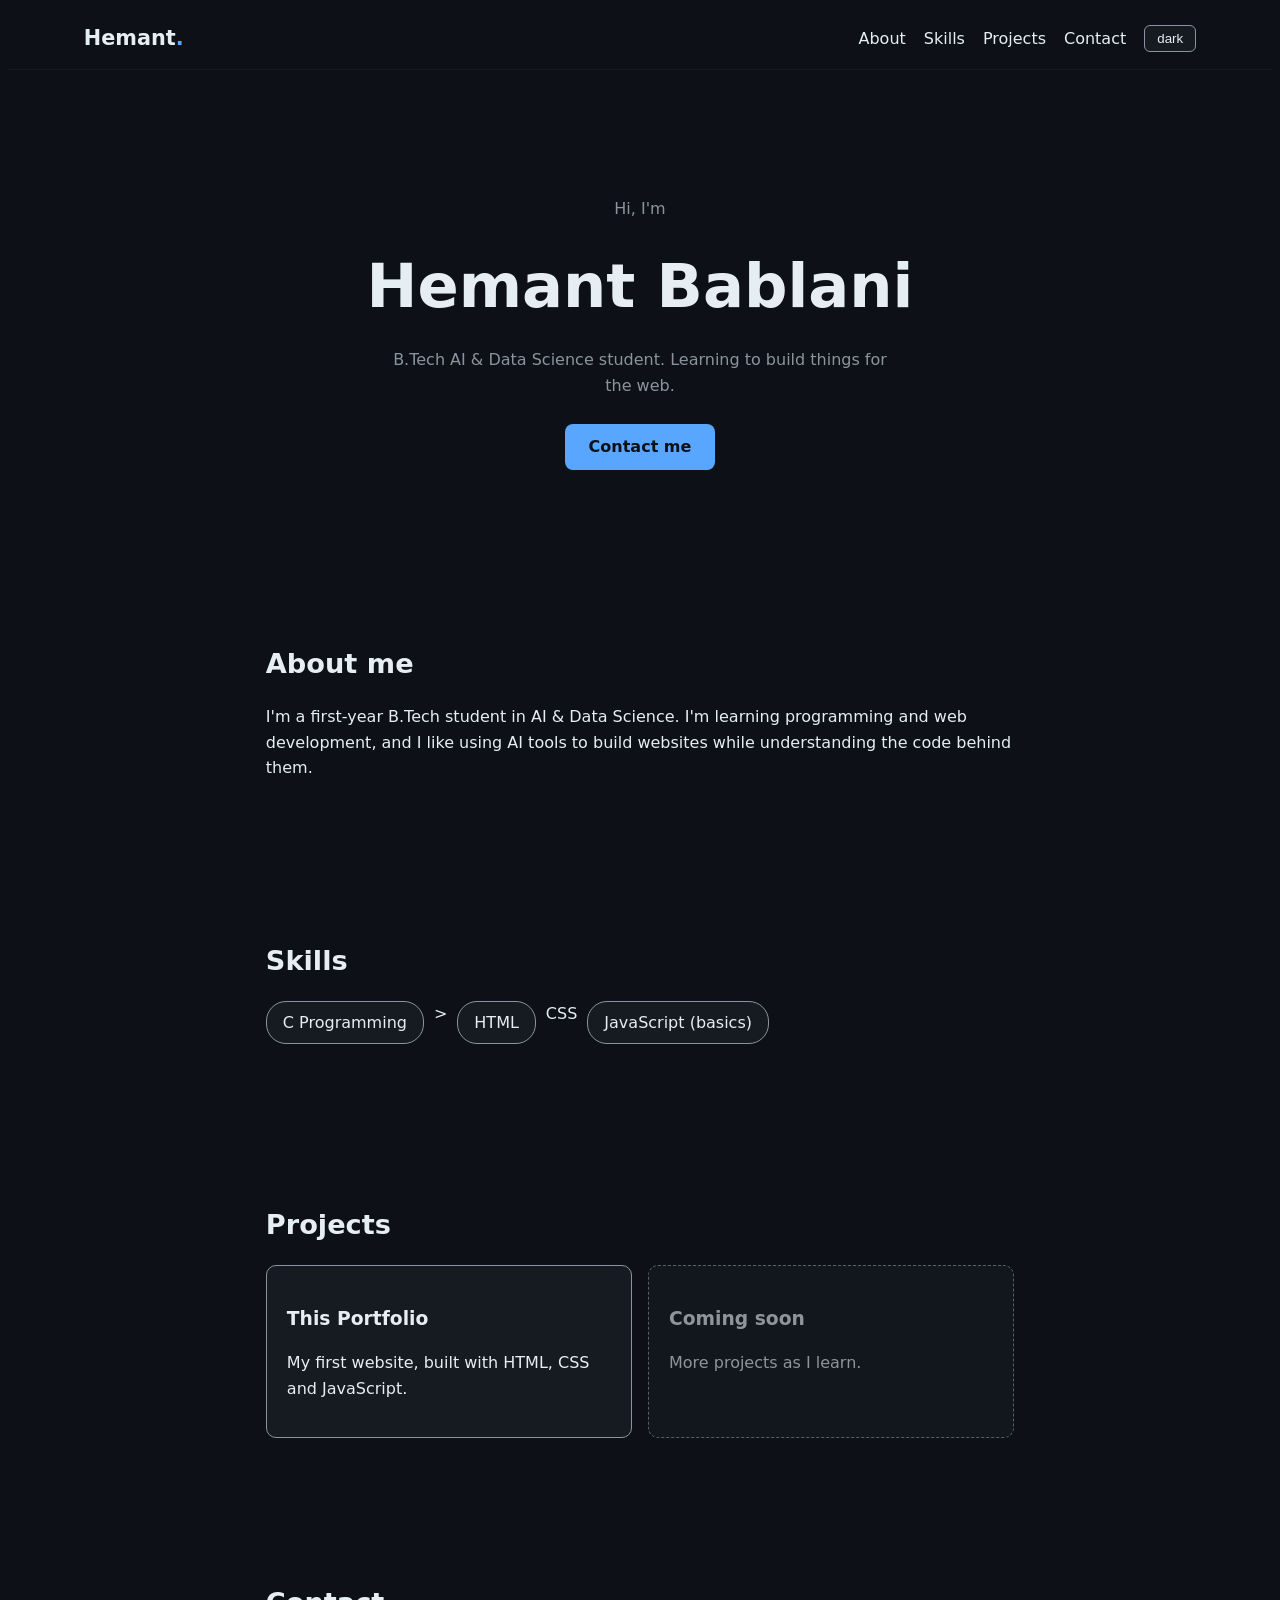
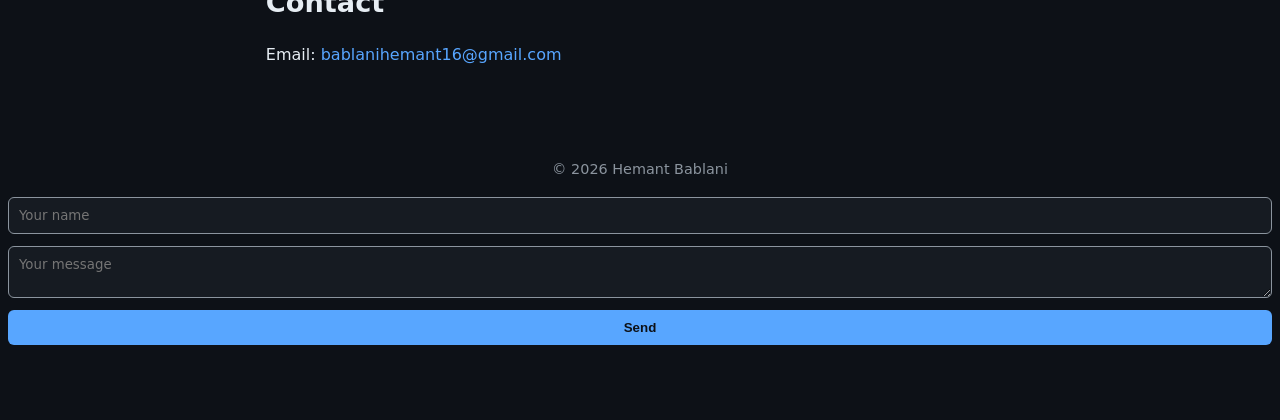
==== index.html @ c66629e3 "Add files via upload" ====
<!DOCTYPE html>
<html lang="en">
<head>
  <meta charset="UTF-8">
  <meta name="viewport" content="width=device-width, initial-scale=1.0">
  <title>Hemant Bablani | Portfolio</title>
  <link rel="stylesheet" href="style.css">
</head>
<body>
  <body class="dark">

  <header class="navbar">
    <div class="logo">Hemant<span>.</span></div>
    <nav>
      <a href="#about">About</a>
      <a href="#skills">Skills</a>
      <a href="#projects">Projects</a>
      <a href="#contact">Contact</a>
      <button id="theme-toggle" aria-label="Toggle theme">dark</button>
    </nav>
  </header>

  <section class="hero">
    <p class="small">Hi, I'm</p>
    <h1>Hemant Bablani</h1>
    <p class="tagline">B.Tech AI &amp; Data Science student. Learning to build things for the web.</p>
    <a href="#contact" class="btn">Contact me</a>
  </section>

  <section id="about">
    <h2>About me</h2>
    <p>
      I'm a first-year B.Tech student in AI &amp; Data Science. I'm learning programming
      and web development, and I like using AI tools to build websites while understanding
      the code behind them.
    </p>
  </section>

  <section id="skills">
    <h2>Skills</h2>
    <ul class="skills">
      <li>C Programming</li>
      ><li>HTML</li
      <li>CSS</li>
      <li>JavaScript (basics)</li>
    </ul>
  </section>

  <section id="projects">
    <h2>Projects</h2>
    <div class="cards">
      <div class="card">
        <h3>This Portfolio</h3>
        <p>My first website, built with HTML, CSS and JavaScript.</p>
      </div>
      <div class="card muted">
        <h3>Coming soon</h3>
        <p>More projects as I learn.</p>
      </div>
    </div>
  </section>

  <section id="contact">
    <h2>Contact</h2>
    <p>Email: <a href="bablanihemant16@gmail.com">bablanihemant16@gmail.com</a></p>
  </section>

  <footer>
    <p>&copy; 2026 Hemant Bablani</p>
  </footer>

  <button id="top-btn" aria-label="Scroll to top">↑</button>

      <form id="contact-form">
      <input type="text" id="name" placeholder="Your name">
      <textarea id="message" placeholder="Your message"></textarea>
      <button type="submit">Send</button>
      <p id="form-msg"></p>
    </form>

    
  <script src="script.js"></script>
</body>
</html>
---- style.css ----
:root {
  --bg: #0d1117;
  --card: #161b22;
  --text: #e6edf3;
  --muted: #8b949e;
  --accent: #58a6ff;
}
 
/* Light theme: JS body pe class "light" lagata hai to ye colours lag jaate hain */
body.light {
  --bg: #f6f8fa;
  --card: #ffffff;
  --text: #c81876;
  --muted: #0e498d;
  --accent: #da0909;
}
 
* { margin: 10; padding: 0; box-sizing: border-box; }
 
html { scroll-behavior: smooth; }
 
body {
  background: var(--bg);
  color: var(--text);
  font-family: "Segoe UI", system-ui, sans-serif;
  line-height: 1.6;
}
 
a { color: var(--accent); text-decoration: none; }
 
/* NAVBAR */
.navbar {
  position: sticky;      /* scroll karne pe upar chipka rehta hai */
  top: 0;
  display: flex;
  justify-content: space-between;
  align-items: center;
  padding: 14px 6%;
  background: var(--bg);
  border-bottom: 1px solid var(--card);
}
.logo { font-weight: 700; font-size: 1.3rem; }
.logo span { color: var(--accent); }
.navbar nav { display: flex; align-items: center; gap: 18px; }
.navbar nav a { color: var(--text); }
.navbar nav a:hover { color: var(--accent); }
 
#theme-toggle {
  background: var(--card);
  color: var(--text);
  border: 1px solid var(--muted);
  padding: 5px 12px;
  border-radius: 6px;
  cursor: pointer;
}
 
/* HERO */
.hero {
  padding: 110px 6% 90px;
  text-align: center;
}
.hero .small { color: var(--muted); }
.hero h1 { font-size: clamp(2.2rem, 7vw, 3.8rem); margin: 6px 0 12px; }
.tagline { color: var(--muted); max-width: 520px; margin: 0 auto 26px; }
 
.btn {
  display: inline-block;
  background: var(--accent);
  color: #0d1117;
  padding: 10px 24px;
  border-radius: 8px;
  font-weight: 600;
}
 
/* Common section style */
section { padding: 60px 6%; max-width: 900px; margin: 0 auto; }
section h2 { margin-bottom: 18px; font-size: 1.7rem; }
 
/* SKILLS */
.skills { list-style: none; display: flex; flex-wrap: wrap; gap: 10px; }
.skills li {
  background: var(--card);
  padding: 8px 16px;
  border-radius: 20px;
  border: 1px solid var(--muted);
}
 
/* PROJECT CARDS */
.cards { display: grid; grid-template-columns: repeat(auto-fit, minmax(240px, 1fr)); gap: 16px; }
.card {
  background: var(--card);
  padding: 20px;
  border-radius: 10px;
  border: 1px solid var(--muted);
}
.card h3 { margin-bottom: 6px; }
.card.muted { opacity: 0.6; border-style: dashed; }
 
footer { text-align: center; padding: 0px; color: var(--muted); font-size: 0.9rem; }
 
/* Scroll to top button */
#top-btn {
  position: fixed;      /* screen pe ek jagah chipka rehta hai */
  bottom: 24px;
  right: 24px;
  display: none;        /* shuru me chhupa hua */
  width: 44px;
  height: 44px;
  border: none;
  border-radius: 50%;
  background: var(--accent);
  color: #0d1117;
  font-size: 1.3rem;
  cursor: pointer;
}

/* Contact form */
#contact-form { display: flex; flex-direction: column; gap: 12px; margin-top: 16px; }
#contact-form input, #contact-form textarea {
  background: var(--card);
  color: var(--text);
  border: 1px solid var(--muted);
  border-radius: 6px;
  padding: 10px;
  font-family: inherit;
}
#contact-form button {
  background: var(--accent);
  color: #0d1117;
  border: none;
  border-radius: 6px;
  padding: 10px;
  font-weight: 600;
  cursor: pointer;
}
#form-msg { min-height: 1.4em; }
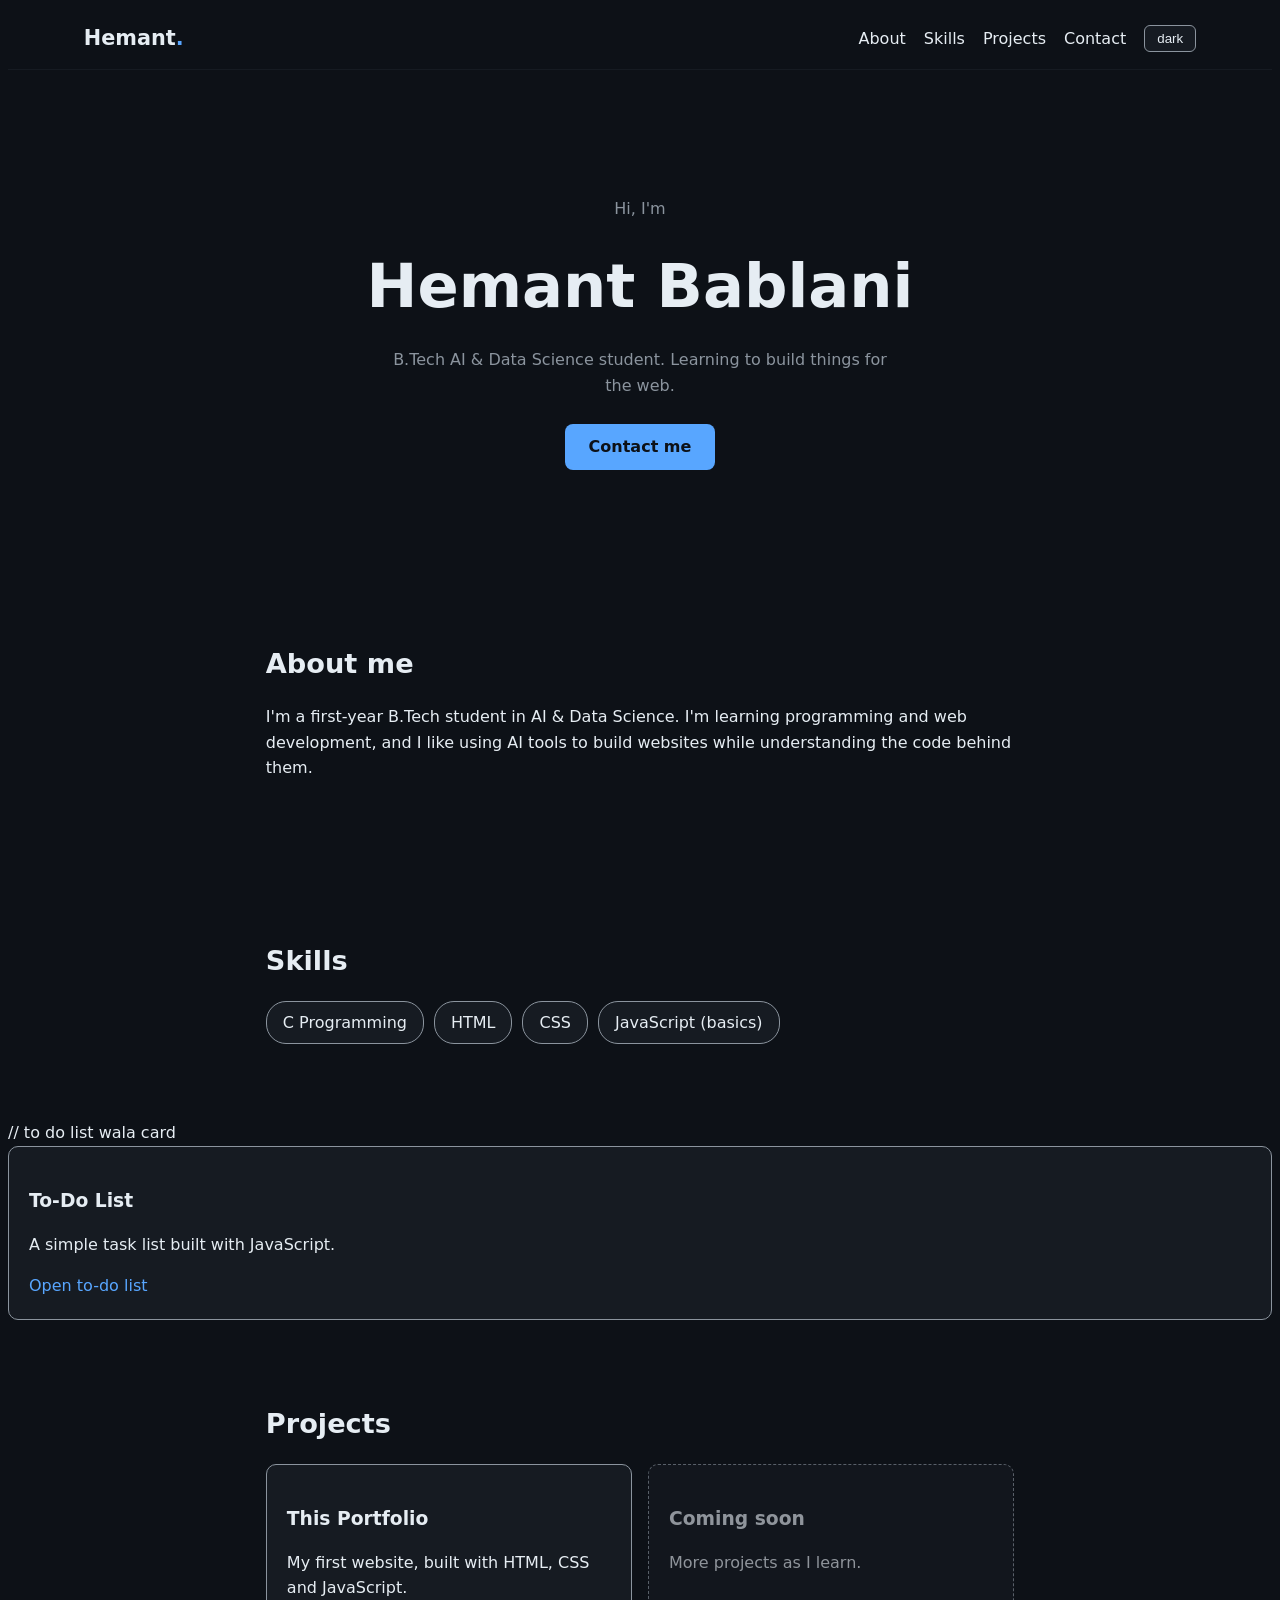
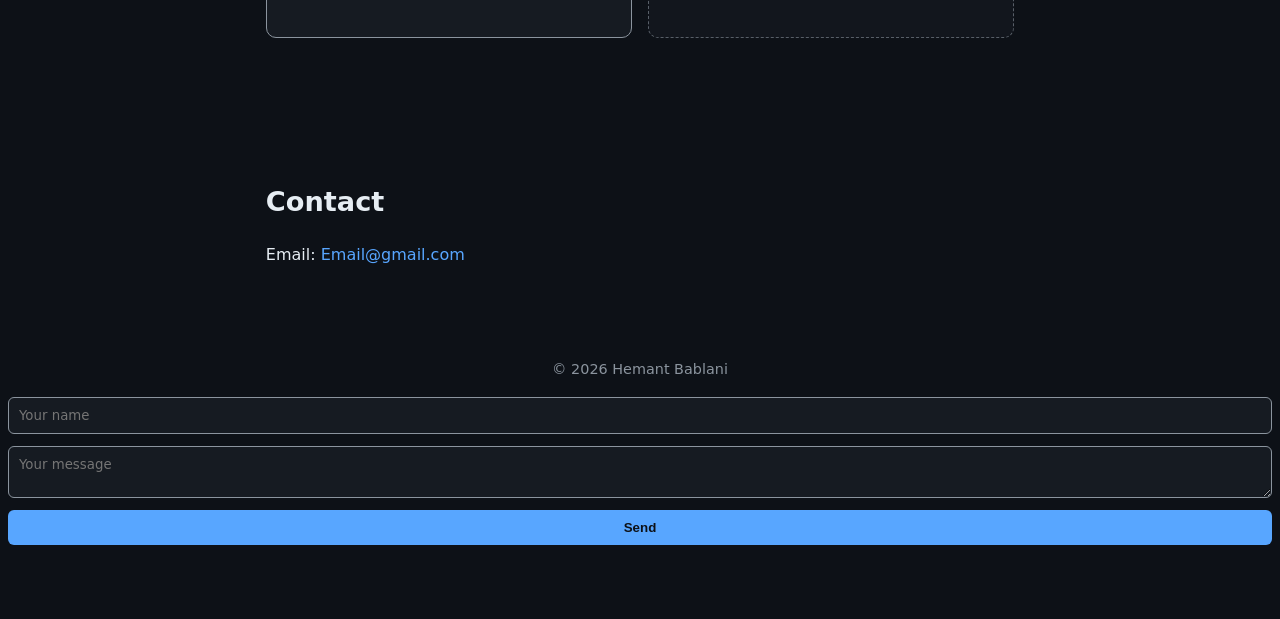
==== commit 62cb791e: "Add files via upload added to-do list and contact form" ====
--- a/index.html
+++ b/index.html
@@ -6,7 +6,6 @@
   <title>Hemant Bablani | Portfolio</title>
   <link rel="stylesheet" href="style.css">
 </head>
-<body>
   <body class="dark">
 
   <header class="navbar">
@@ -40,11 +39,18 @@
     <h2>Skills</h2>
     <ul class="skills">
       <li>C Programming</li>
-      ><li>HTML</li
+      <li>HTML</li>
       <li>CSS</li>
       <li>JavaScript (basics)</li>
     </ul>
   </section>
+
+        // to do list wala card 
+        <div class="card">
+        <h3>To-Do List</h3>
+        <p>A simple task list built with JavaScript.</p>
+        <a href="todo.html">Open to-do list</a>
+      </div>
 
   <section id="projects">
     <h2>Projects</h2>
@@ -62,7 +68,7 @@
 
   <section id="contact">
     <h2>Contact</h2>
-    <p>Email: <a href="bablanihemant16@gmail.com">bablanihemant16@gmail.com</a></p>
+    <p>Email: <a href="bablanihemant16@gmail.com">Email@gmail.com</a></p>
   </section>
 
   <footer>
